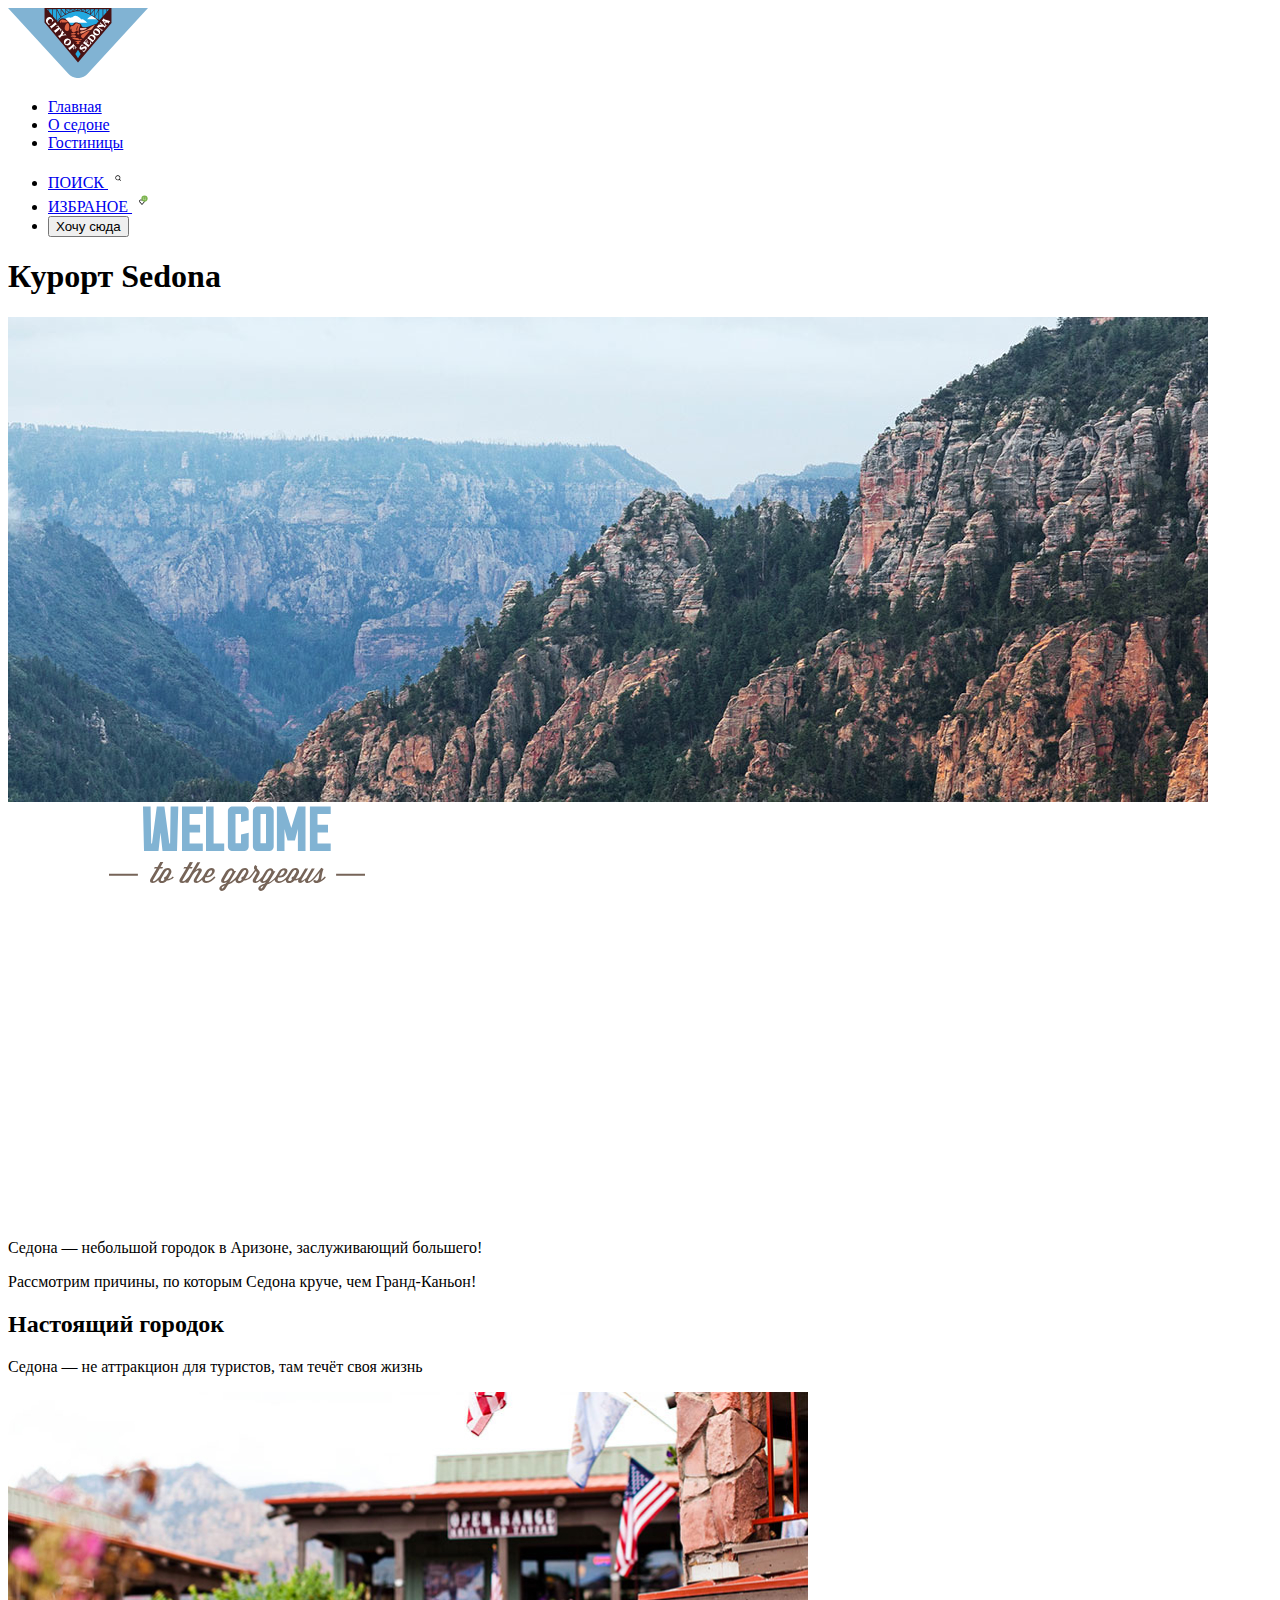
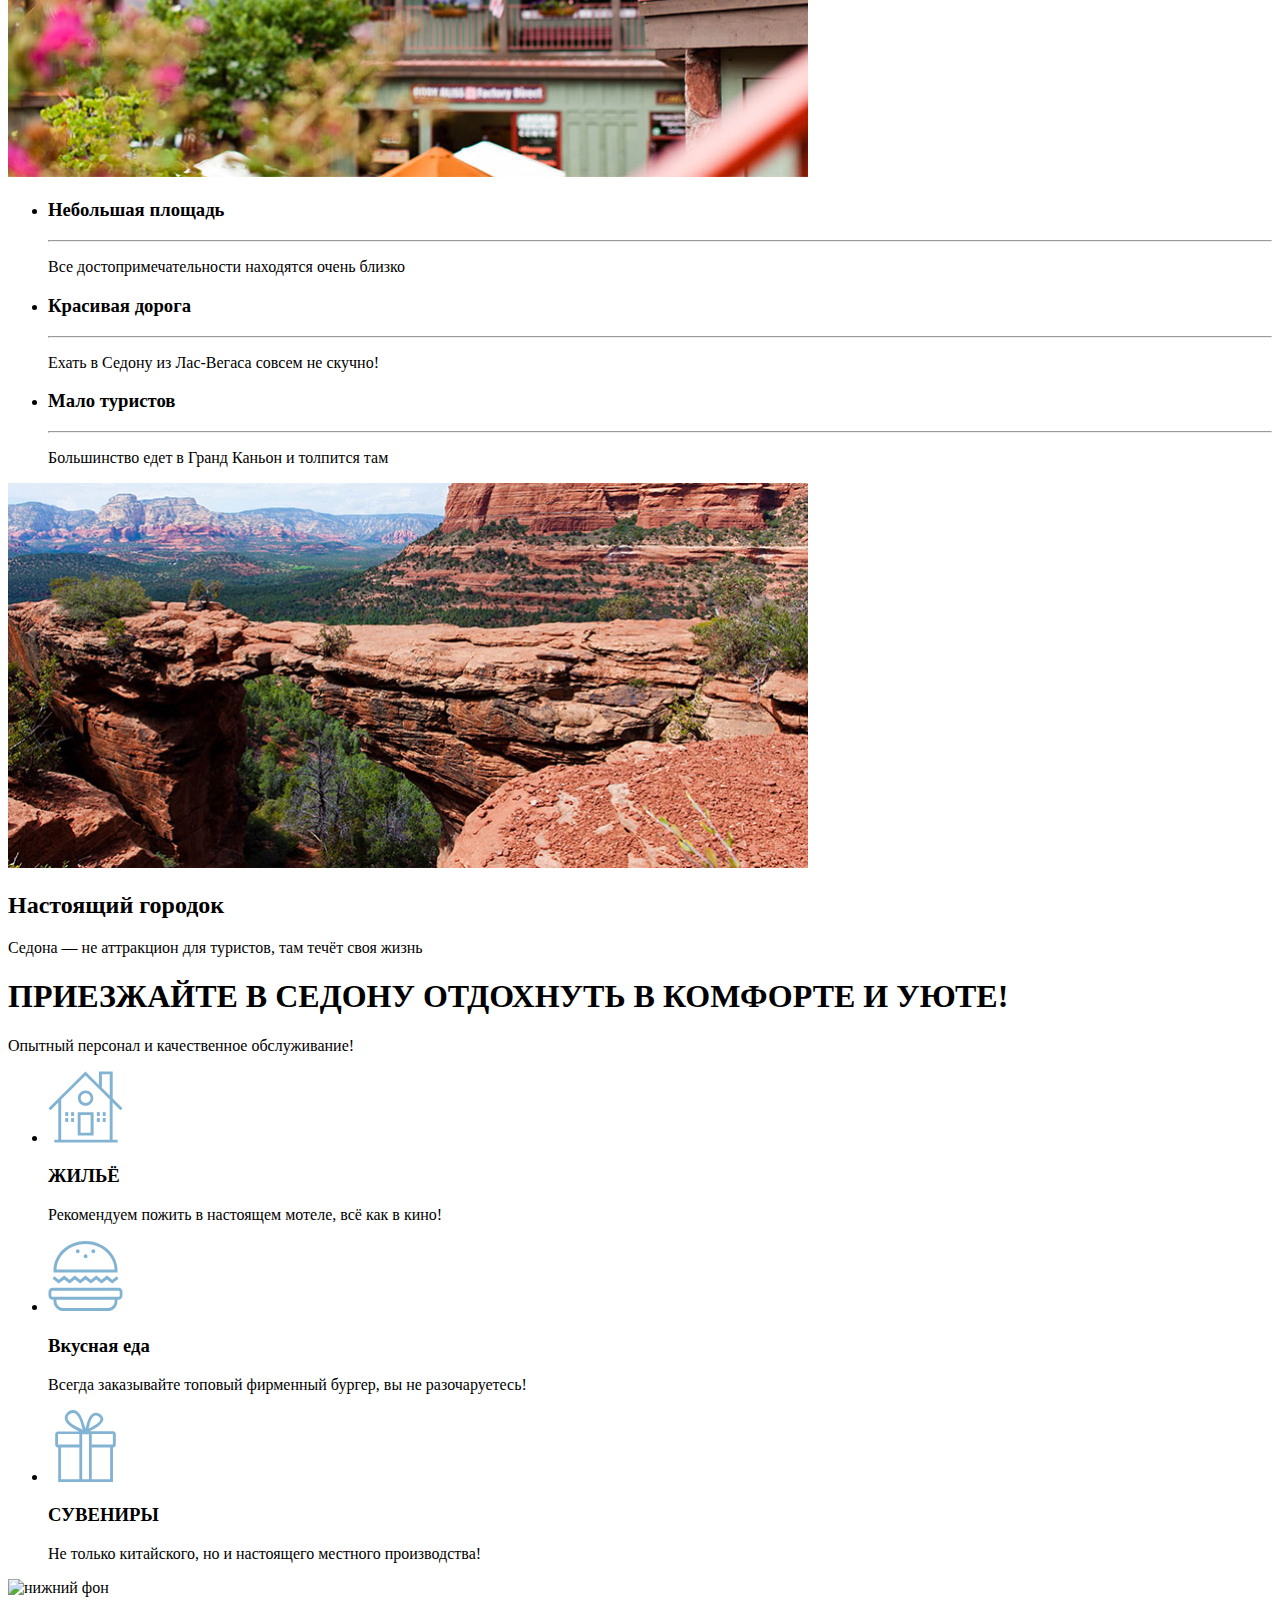
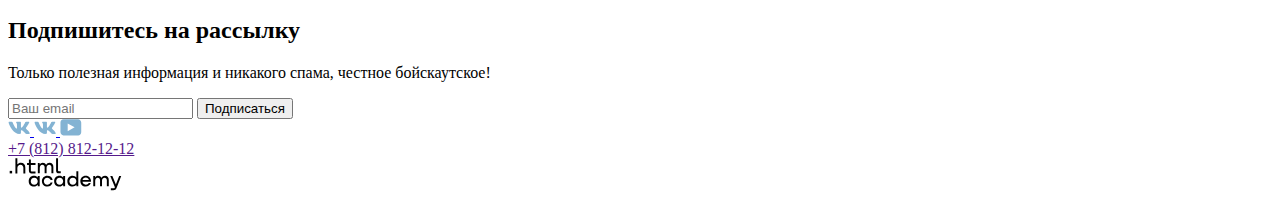
==== 2/index.html @ 47f71b43 ":heavy_check_mark: Сборка #2" ====
<!DOCTYPE html>
<html lang="ru">
  <head>
    <meta charset="utf-8">
    <title>Главная страница: Седона </title>
    <link rel="stylesheet" href="style.css/style.css">
    <base href="https://htmlacademy-htmlcss.github.io/2333495-sedona-37/2/">
</head>

  <body>

          <!--Header НАЧАЛО-->
<header class="page-heder">
  <a  class="header-logo" href="#">
    <img class="logo" src="images/logo.svg" width="140"  alt="logo Sedona">
  </a>

    <nav class="navigation">

      <ul class="navigation-list">
        <li class="navigation-item">
          <a class="navigation-link" href="#">Главная</a>

        </li>
        <li class="navigation-item">
          <a class="navigation-link" href="#">О седоне</a>

        </li>
        <li class="navigation-item">
          <a class="navigation-link" href="catalog.html">Гостиницы</a>

        </li>

      </ul>
      <ul class="navigation-user">
        <li class="navigation-item">
          <a class="navigation-link" href="#">
            <span class="visually-hidden">
              ПОИСК
            </span>
            <img src="images/search.svg" width="20" height="20" alt="значок поиска" >
          </a>


        </li>
        <li class="navigation-item">
          <a class="navigation-link" href="#">
            <span  class="visually-hidden">
              ИЗБРАНОЕ
            </span>
            <img src="images/heart.svg" width="20" height="20" alt="значок ИЗБРАНОЕ">

          </a>
        </li>
        <li class="navigation-item">
          <button>Хочу сюда</button>
        </li>
      </ul>
    </nav>
    </header>
            <!--HEADER Конец-->

          <!--main начало-->

    <main class="maim-index">
          <h1 class="visually-hidden"> Курорт Sedona</h1>
        <div class="hero">
          <img class="background-index" src="images/index-background.svg" alt="">
          <img class="welcom words" src="images/welcome.svg" width="458" height="352" alt="Добро пожаловать Великолепную Седону ">
          <img class="img-decoration" src="images/divider.svg" alt="вектор">

        </div>

        <div class="reasons">
          <p class="reasons_header">Седона — небольшой городок в Аризоне, заслуживающий большего!</p>
         <p class="reasons-header_description">Рассмотрим причины, по которым Седона круче, чем Гранд-Каньон!</p>
      </div>

      <section class="real town">
        <div >
         <h2 class="real-town_title">Настоящий городок</h2>
         <p class="real-town_text">Седона — не аттракцион для туристов, там течёт своя жизнь</p>
        </div>
        <div>
        <img class="real-town_pic" src="images/dom-sedona.jpg" width="800" alt=" достопримечательсть Sedona">
        </div>
      </section>

      <section class="advantages">
        <ul class="advantages-list">
          <li class="advantages-item">
            <h3 class="advantages-title"> Небольшая площадь</h3>
            <hr>
            <p class="advantages-description">Все достопримечательности находятся очень близко</p>

          </li>

          <li class="advantages-item">
            <h3 class="advantages-title"> Красивая
              дорога</h3>
              <hr>
            <p class="advantages-description">Ехать в Седону из Лас-Вегаса совсем не скучно!</p>
          </li>

          <li class="advantages-item">
            <h3 class="advantages-title"> Мало туристов</h3>
            <hr>
            <p class="advantages-description">Большинство едет в Гранд Каньон и толпится там</p>
          </li>
        </ul>
      </section>
      <section class="description">
        <div>
          <img class="description_pic" src="images/photo-2 canyon.jpg"  width="800" alt=" Каньон">
          </div>
        <div >
         <h2 class="description_title">Настоящий городок</h2>
         <p class="description_text">Седона — не аттракцион для туристов, там течёт своя жизнь</p>
        </div>
      </section>

      <section class="superiority">
        <h1 class="superiority_title">ПРИЕЗЖАЙТЕ В СЕДОНУ ОТДОХНУТЬ В КОМФОРТЕ И УЮТЕ!</h1>
        <p class="superiority_subtitle">Опытный персонал и качественное обслуживание!</p>
      </section>

      <section class="servces">
        <ul class="services-home">
          <li class="services-item_home">
            <img class="icon_home" src="images/logo-home.svg" width="75" height="72" alt="Жилье">
            <h3 class="services_title"> ЖИЛЬЁ</h3>
            <p class="services-subtitle_home">Рекомендуем пожить в настоящем мотеле, всё как в кино!</p>
          </li>

          <li class="services_food">
            <img class="icon_food" src="images/food.svg" width="75" height="72" alt="ЕДА">
            <h3 class="services-title_food"> Вкусная еда</h3>
            <p class="services-subtitle_food">Всегда заказывайте топовый фирменный бургер, вы не разочаруетесь!</p>
          </li>

          <li class="servces_souvenirs">
            <img class="icon_souvevenirs" src="images/souvenir.svg" width="75" height="72" alt="Сувениры">
            <h3 class="advantages-title"> СУВЕНИРЫ</h3>
            <p class="advantages-description">Не только китайского, но и настоящего местного производства!</p>
          </li>
        </ul>
      </section>



      <section class="subscribe">
        <img  class="bottom-fon" src="№" alt=" нижний фон">
        <h2>Подпишитесь на рассылку</h2>
           <p>Только полезная информация и никакого спама, честное бойскаутское!</p>
          <input type="text" name="mail"  placeholder="Ваш email">
         <button>Подписаться</button>
      </section>
    </main>

            <!-- MAIN конец-->


         <!--Футер-->

        <footer class="footer">
          <div class="footer_link">
            <a href="https://vk.com/feed">
              <img src="images/vk.svg" width="22" height="17" alt="vk">
            </a>
            <a href="#">
              <img src="images/vk.svg" width="22" height="17" alt="telegram">
            </a>
            <a href="youtube.com">
              <img src="images/youtube.svg" width="22" height="17" alt="youtube">
            </a>
          </div>
          <div class="telephone-nunber">
            <a href="">+7 (812) 812-12-12</a>
          </div>
          <div>
            <img class="logo_footer" src="images/HTML Academy.svg" width="115" height="33" alt="HTML Academiya">
          </div>
        </footer>

  </body>
</html>
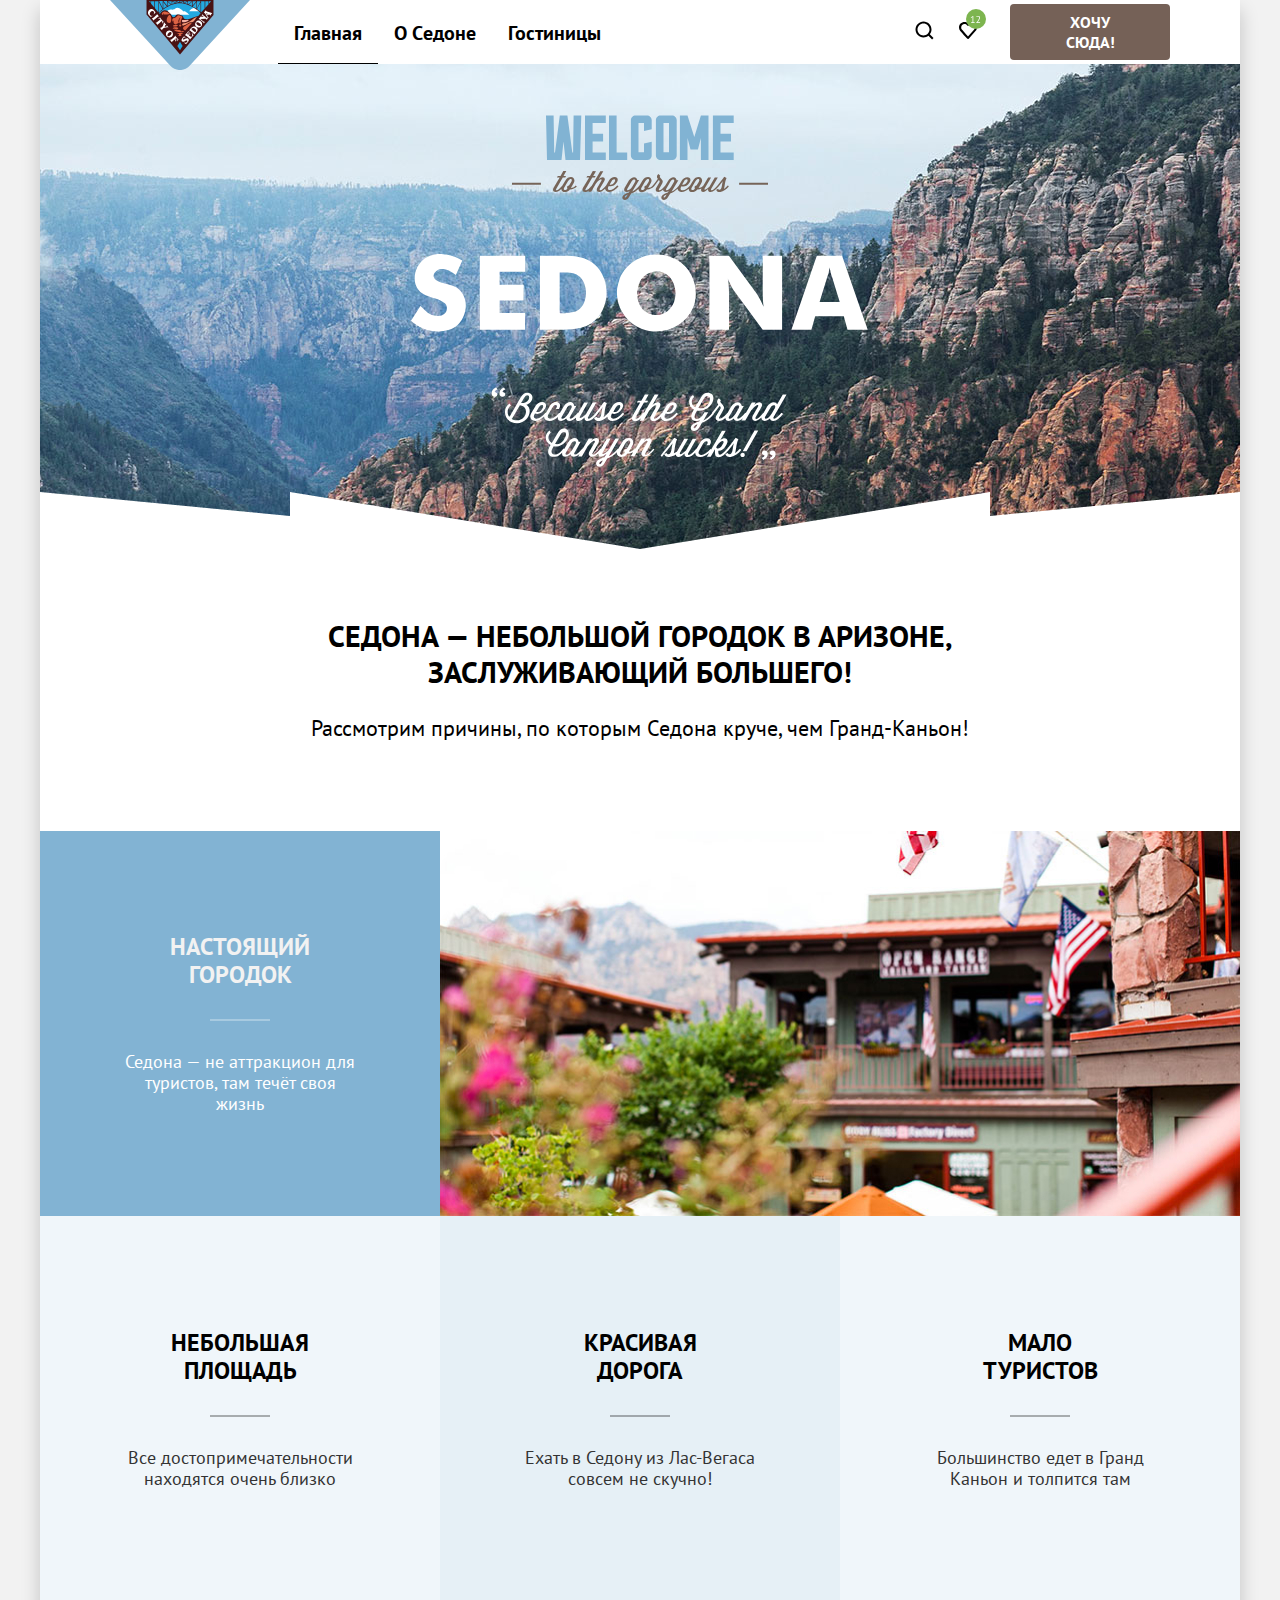
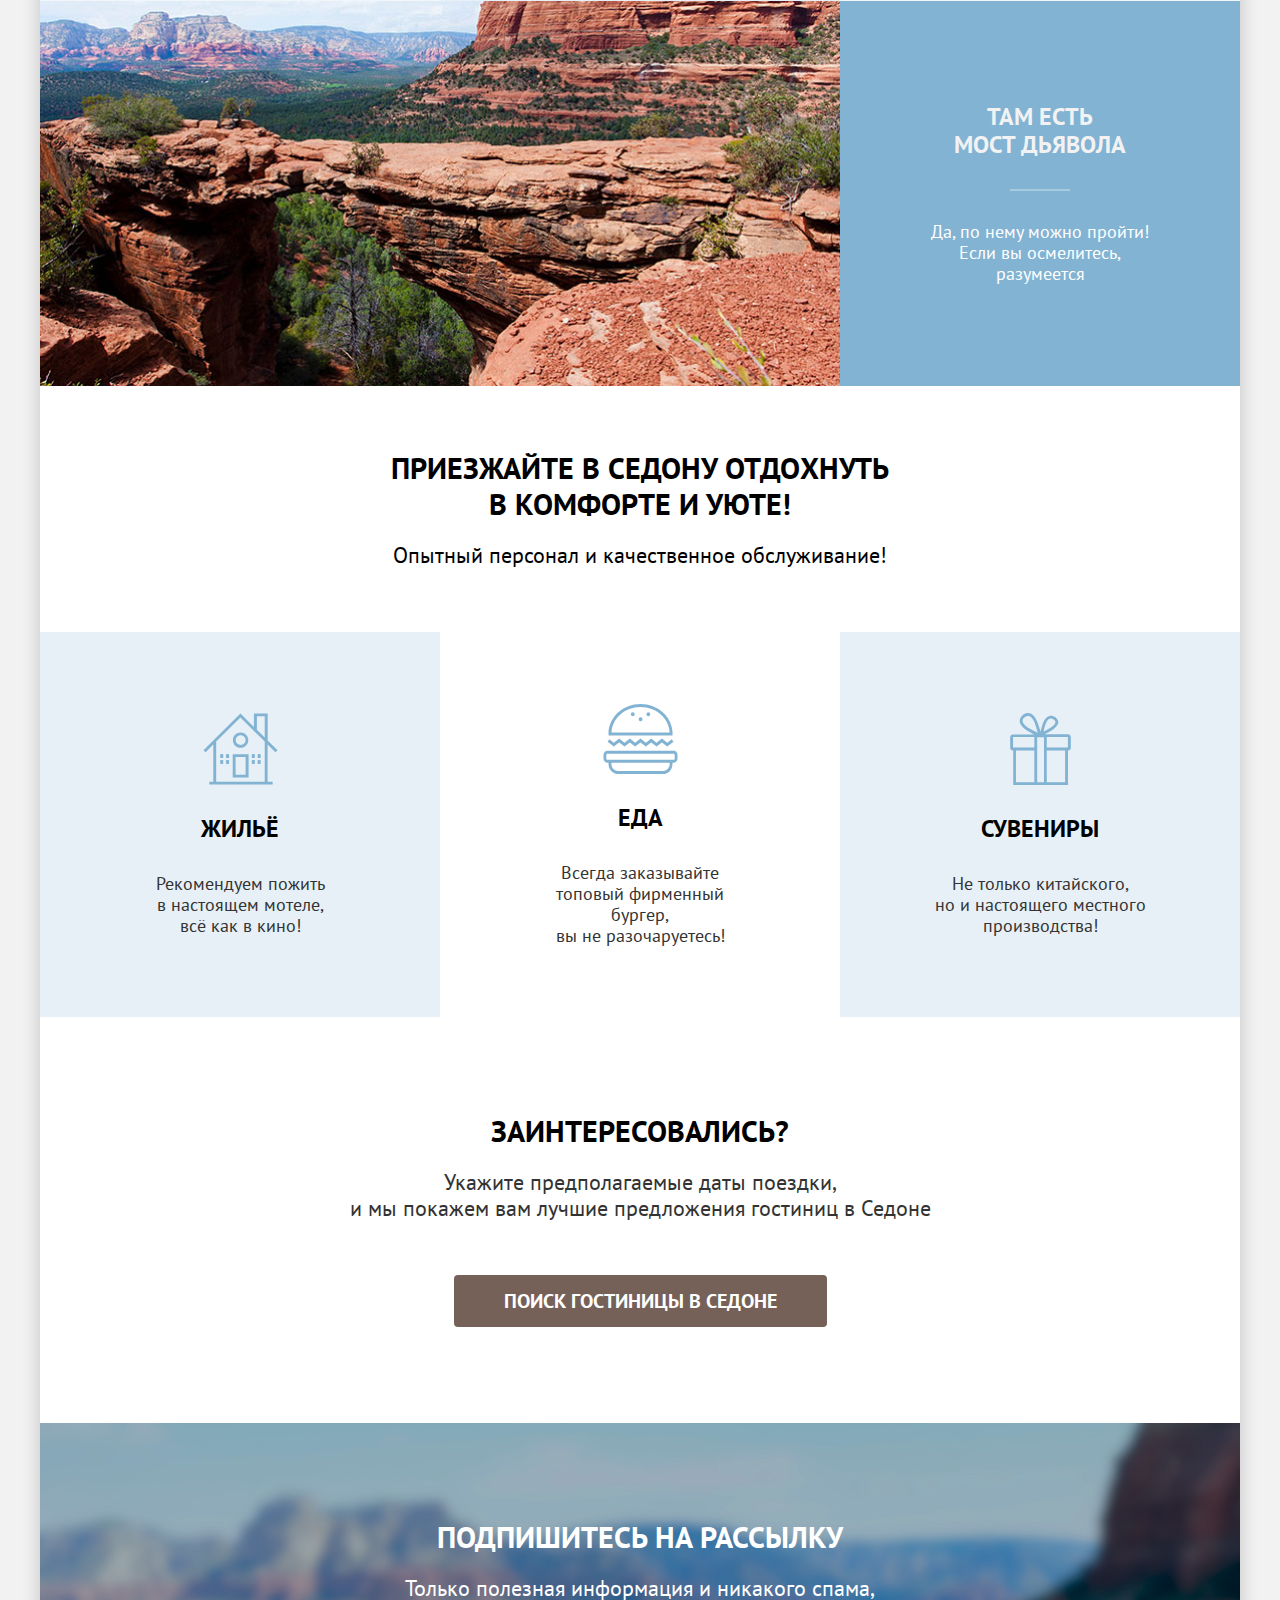
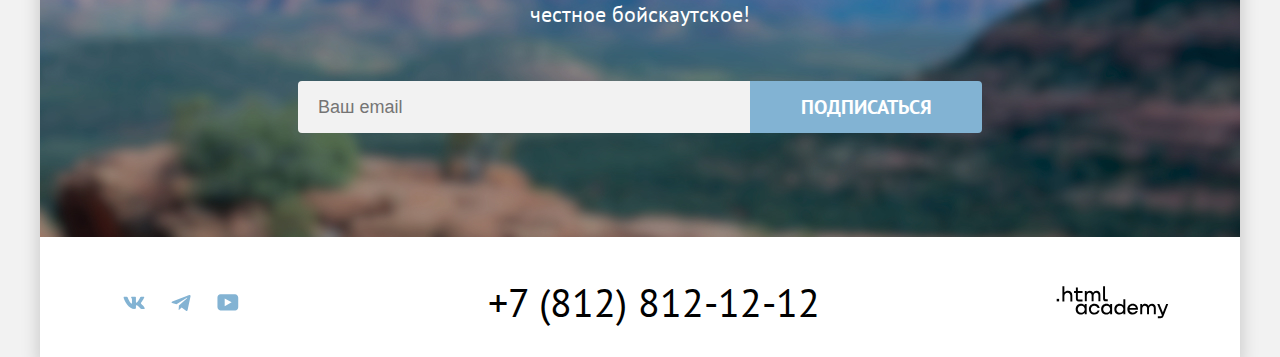
==== commit cfeed5de: ":heavy_check_mark: Сборка #2" ====
--- a/2/index.html
+++ b/2/index.html
@@ -3,184 +3,220 @@
   <head>
     <meta charset="utf-8">
     <title>Главная страница: Седона </title>
-    <link rel="stylesheet" href="style.css/style.css">
+    <link rel="stylesheet" href="styles/style.css">
+    <link rel="icon" type="image" sizes="128x128" href="images/logo.svg">
     <base href="https://htmlacademy-htmlcss.github.io/2333495-sedona-37/2/">
 </head>
 
   <body>
-
-          <!--Header НАЧАЛО-->
-<header class="page-heder">
-  <a  class="header-logo" href="#">
-    <img class="logo" src="images/logo.svg" width="140"  alt="logo Sedona">
-  </a>
-
-    <nav class="navigation">
-
-      <ul class="navigation-list">
-        <li class="navigation-item">
-          <a class="navigation-link" href="#">Главная</a>
-
-        </li>
-        <li class="navigation-item">
-          <a class="navigation-link" href="#">О седоне</a>
-
-        </li>
-        <li class="navigation-item">
-          <a class="navigation-link" href="catalog.html">Гостиницы</a>
-
-        </li>
-
-      </ul>
-      <ul class="navigation-user">
-        <li class="navigation-item">
-          <a class="navigation-link" href="#">
+    <div class="containier">
+      <!--Header НАЧАЛО-->
+      <header class="page-header" data-test="header">
+        <a class="header-logo-link" href="#">
+          <img class="logo" src="images/logo.svg" width="140" height="70px" alt="logo Sedona">
+        </a>
+        <nav class="navigation">
+          <ul class="navigation-list">
+            <li class="navigation-item-current">
+              <a class="navigation-link-current" href="#">Главная</a>
+            </li>
+            <li class="navigation-item">
+              <a class="navigation-link" href="#">О Cедоне</a>
+            </li>
+            <li class="navigation-item">
+              <a class="navigation-link" href="catalog.html">Гостиницы</a>
+            </li>
+          </ul>
+          <div class="navigation-buttons">
+            <a class="" href="#">
+              <img src="images/search.svg"  alt="значок поиска" >
+            </a>
+            <a class="" href="#">
+              <img src="images/heart.svg" alt="значок ИЗБРАНОЕ">
+            </a>
+            <div class="navigation-user-list-item">
+              <a class="navigation-user-link navigation-link-button button" href="">Хочу сюда!</a>
+            </div>
+          </div>
+        </nav>
+      </header>
+      <!--HEADER Конец-->
+
+      <!--main начало-->
+
+      <main class="main-index" data-test="main">
+          <h1 class="visually-hidden"> Курорт Sedona</h1>
+          <div class="hero" data-test="hero">
+            <img class="hero-title" src="images/welcome.svg" width="458" height="352" alt="Добро пожаловать Великолепную Седону ">
+          </div>
+        <section class="advantages" data-test="advantages">
+          <div class="reasons">
+            <span class="reasons-header">Седона — небольшой городок в Аризоне, <br> заслуживающий большего!</span>
+            <span class="reasons-header_description">Рассмотрим причины, по которым Седона круче, чем Гранд-Каньон!</span>
+          </div>
+          <h2 class="visually-hidden">преимущества</h2>
+          <ul class="advantages-list">
+            <li class="advantage-item-background-blue">
+              <div class="advantages-description-container">
+                <p class="advantages-title-blue">настоящий городок</p>
+                <p class="advantages-description-text">Седона — не аттракцион для туристов, там течёт своя жизнь</p>
+              </div>
+              <img class="real-town_pic" src="images/dom-sedona.jpg" width="800px"  alt=" достопримечательсть Sedona">
+            </li>
+            <div class="advantages-block">
+              <li class="advantages-description-container light">
+                <p class="advantages-title black-text"> Небольшая площадь</p>
+                <p class="advantages-description-text black-grey-text">Все достопримечательности находятся очень близко</p>
+              </li>
+              <li class="advantages-description-container blue-light">
+                <p class="advantages-title black-text"> Красивая <br> дорога</p>
+                <p class="advantages-description-text black-grey-text">Ехать в Седону из Лас-Вегаса совсем не скучно!</p>
+              </li>
+
+              <li class="advantages-description-container light">
+                <p class="advantages-title black-text"> Мало <br> туристов</p>
+                <p class="advantages-description-text black-grey-text">Большинство едет в Гранд Каньон и толпится там</p>
+              </li>
+            </div>
+            <li class="advantage-item-background-blue">
+              <img class="real-town_pic" src="images/photo-2-canyon.jpg" width="800" alt=" Каньон">
+              <div class="advantage-item-background-blue-block">
+                <p class="advantages-title-blue ">там есть <br> мост дьявола</p>
+                <p class="advantages-description-text">Да, по нему можно пройти! Если вы осмелитесь, разумеется</p>
+              </div>
+            </li>
+
+          </ul>
+          <section class="superiority" data-test="service">
+            <p class="superiority-title">ПРИЕЗЖАЙТЕ В СЕДОНУ ОТДОХНУТЬ<br> В КОМФОРТЕ И УЮТЕ!</p>
+            <p class="superiority-subtitle">Опытный персонал и качественное обслуживание!</p>
+          </section>
+
+          <section class="services">
+            <ul class="services-home">
+              <div class="services-block">
+                <li class="services-block-item blue-light">
+                  <img class="services-block-item-img" src="images/logo-home.svg" width="75" height="72" alt="Жилье">
+                  <p class="services-block-item-title black-tex"> ЖИЛЬЁ</p>
+                  <p class="services-block-item-subtitle black-grey-text">Рекомендуем пожить <br> в настоящем мотеле, <br>всё как в кино!</p>
+                </li>
+                <li class="services-block-item">
+
+                  <img class="services-block-item-img" src="images/food.svg" width="75" height="72" alt="ЕДА">
+                  <p class="services-block-item-title black-text">  еда</p>
+                  <p class="services-block-item-subtitle black-grey-text">Всегда заказывайте<br> топовый фирменный бургер, <br>вы не разочаруетесь!</p>
+
+                </li>
+                <li class="services-block-item blue-light">
+
+                  <img class="services-block-item-img" src="images/advantages-icon-souvenir.svg" width="75" height="72" alt="Сувениры">
+                  <p class="services-block-item-title black-text"> СУВЕНИРЫ</p>
+                  <p class="services-block-item-subtitle black-grey-text">Не только китайского,<br> но и настоящего местного <br>производства!</p>
+
+                </li>
+              </div>
+
+            </ul>
+          </section>
+          <section class="search" data-test="search">
+            <p class="search-title">Заинтересовались?</p>
+            <p class="search-subtitle">Укажите предполагаемые даты поездки,<br> и мы покажем вам лучшие предложения гостиниц в Седоне</p>
+
+             <button onclick="showModal()" class="search-button open-popup button" type="button" > Поиск гостиницы в Седоне</button>
+
+          </section>
+        </section>
+      </main>
+      <section class="subscribe subscribe-block" data-test="subscribe">
+        <h2 class="subscribe-title">Подпишитесь на рассылку</h2>
+        <p class="subscribe-description">Только полезная информация и никакого спама, честное бойскаутское!</p>
+        <form class="subscribe-form" action="">
+          <label class="for-label" for="">
+            <div class="input-block">
+              <input class="input-block-input" placeholder="Ваш email" type="text">
+              <button class="input-block-symbol " >Подписаться</button>
+            </div>
+          </label>
+        </form>
+      </section>
+      <!-- MAIN конец-->
+
+      <!--Футер-->
+      <footer class="main-footer" data-test="footer">
+        <div class="blok-footer">
+          <div class="footer-link">
+            <a class="link-social vk" href="https://vk.com/htmlacademy">
+              <img src="images/vk.svg" width="22" height="17" alt="vk">
+            </a>
+            <a class="link-social telegram" href="https://t.me/htmlacademy">
+              <img src="images/telegram.svg" width="22" height="17" alt="telegram">
+            </a>
+            <a class="link-social youtube" href="https://www.youtube.com/user/htmlacademyru">
+              <img src="images/youtube.svg" width="22" height="17" alt="youtube">
+            </a>
+          </div>
+          <div class="telephone-nunber">
+            <a class="nunber" href="">+7 (812) 812-12-12</a>
+          </div>
+          <div>
+            <a href="">
+              <img class="logo_footer" src="images/HTML_Academy.svg" width="115" height="33" alt="HTML Academiya">
+            </a>
+          </div>
+        </div>
+      </footer>
+    </div>
+
+
+    <!-- модaльное окно -->
+    <script  src="scripts/app.js" defer></script>
+    <dialog class="modal-containier" data-test="modal">
+      <div class="modal-main">
+          <h2 class="modal-title">Поиск гостиницы в Седоне </h2>
+          <button onclick="closeModal()" class="popup-close-button" type="button">
             <span class="visually-hidden">
-              ПОИСК
+              Закрыть
             </span>
-            <img src="images/search.svg" width="20" height="20" alt="значок поиска" >
-          </a>
-
-
-        </li>
-        <li class="navigation-item">
-          <a class="navigation-link" href="#">
-            <span  class="visually-hidden">
-              ИЗБРАНОЕ
-            </span>
-            <img src="images/heart.svg" width="20" height="20" alt="значок ИЗБРАНОЕ">
-
-          </a>
-        </li>
-        <li class="navigation-item">
-          <button>Хочу сюда</button>
-        </li>
-      </ul>
-    </nav>
-    </header>
-            <!--HEADER Конец-->
-
-          <!--main начало-->
-
-    <main class="maim-index">
-          <h1 class="visually-hidden"> Курорт Sedona</h1>
-        <div class="hero">
-          <img class="background-index" src="images/index-background.svg" alt="">
-          <img class="welcom words" src="images/welcome.svg" width="458" height="352" alt="Добро пожаловать Великолепную Седону ">
-          <img class="img-decoration" src="images/divider.svg" alt="вектор">
-
-        </div>
-
-        <div class="reasons">
-          <p class="reasons_header">Седона — небольшой городок в Аризоне, заслуживающий большего!</p>
-         <p class="reasons-header_description">Рассмотрим причины, по которым Седона круче, чем Гранд-Каньон!</p>
+          </button>
+        <form class="search-hotel-form" action="https://echo.htmlacademy.ru/" method="post">
+          <label class="arrival-date" >
+            <div class="modal-block-input">
+              <p class="subtitle-date  text-modal-black">Дата заезда:</p>
+              <input class="example-input" type="text"  name="arrival-date" placeholder="27 апреля 2020" onfocus="xcnkcndkcnvdkcndklvndlkv" required>
+            </div>
+            <span class="wrong-date"> Мы не можем отправить вас в прошлое. </span>
+          </label>
+          <label class="departure-date" >
+          <div class="modal-block-input departure-input">
+            <p class="subtitle-date text-modal-black">Дата выезда:</p>
+            <input class="example-input" type="text" name="arrival-date" placeholder="1 сентября 2023" onfocus="xcnkcndkcnvdkcndklvndlkv" required>
+          </div>
+            <span class="free-date modal-date">На эти даты есть свободные номера. Пока есть.</span>
+          </label>
+          <div class="input-number-people">
+            <label class="number-person">
+              <span class="quantity-title text-modal-black">Взрослые:</span>
+              <img class="input-minus " src="/images/modal/button-minus.svg" alt="">
+              <input class="quantity" type="number" value="2" min="0" max="99">
+              <img class="input-plus" src="/images/modal/button-plus.svg" alt="">
+            </label>
+            <label class="number-person">
+              <span class="quantity-title-children text-modal-black">Дети:</span>
+              <span onmouseover="showInformation()" onmouseout="closeInformation()" class="children-information-icon">
+                <img src="/images/modal/children-information-icon.svg" alt="Information">
+              </span>
+              <span  class="information-text">Укажите количество детей, которые будут с вами, возраст которых от 6 до 18 лет. Дети до 6 лет размещаются бесплатно.
+              </span>
+              <img class="input-minus" src="/images/modal/button-minus.svg" alt="">
+              <input class="quantity" type="number" value="2" min="0" max="99">
+              <img class="input-plus" src="/images/modal/button-plus.svg" alt="">
+            </label>
+          </div>
+          <button class="search-button-modal">Найти</button>
+        </form>
       </div>
 
-      <section class="real town">
-        <div >
-         <h2 class="real-town_title">Настоящий городок</h2>
-         <p class="real-town_text">Седона — не аттракцион для туристов, там течёт своя жизнь</p>
-        </div>
-        <div>
-        <img class="real-town_pic" src="images/dom-sedona.jpg" width="800" alt=" достопримечательсть Sedona">
-        </div>
-      </section>
-
-      <section class="advantages">
-        <ul class="advantages-list">
-          <li class="advantages-item">
-            <h3 class="advantages-title"> Небольшая площадь</h3>
-            <hr>
-            <p class="advantages-description">Все достопримечательности находятся очень близко</p>
-
-          </li>
-
-          <li class="advantages-item">
-            <h3 class="advantages-title"> Красивая
-              дорога</h3>
-              <hr>
-            <p class="advantages-description">Ехать в Седону из Лас-Вегаса совсем не скучно!</p>
-          </li>
-
-          <li class="advantages-item">
-            <h3 class="advantages-title"> Мало туристов</h3>
-            <hr>
-            <p class="advantages-description">Большинство едет в Гранд Каньон и толпится там</p>
-          </li>
-        </ul>
-      </section>
-      <section class="description">
-        <div>
-          <img class="description_pic" src="images/photo-2 canyon.jpg"  width="800" alt=" Каньон">
-          </div>
-        <div >
-         <h2 class="description_title">Настоящий городок</h2>
-         <p class="description_text">Седона — не аттракцион для туристов, там течёт своя жизнь</p>
-        </div>
-      </section>
-
-      <section class="superiority">
-        <h1 class="superiority_title">ПРИЕЗЖАЙТЕ В СЕДОНУ ОТДОХНУТЬ В КОМФОРТЕ И УЮТЕ!</h1>
-        <p class="superiority_subtitle">Опытный персонал и качественное обслуживание!</p>
-      </section>
-
-      <section class="servces">
-        <ul class="services-home">
-          <li class="services-item_home">
-            <img class="icon_home" src="images/logo-home.svg" width="75" height="72" alt="Жилье">
-            <h3 class="services_title"> ЖИЛЬЁ</h3>
-            <p class="services-subtitle_home">Рекомендуем пожить в настоящем мотеле, всё как в кино!</p>
-          </li>
-
-          <li class="services_food">
-            <img class="icon_food" src="images/food.svg" width="75" height="72" alt="ЕДА">
-            <h3 class="services-title_food"> Вкусная еда</h3>
-            <p class="services-subtitle_food">Всегда заказывайте топовый фирменный бургер, вы не разочаруетесь!</p>
-          </li>
-
-          <li class="servces_souvenirs">
-            <img class="icon_souvevenirs" src="images/souvenir.svg" width="75" height="72" alt="Сувениры">
-            <h3 class="advantages-title"> СУВЕНИРЫ</h3>
-            <p class="advantages-description">Не только китайского, но и настоящего местного производства!</p>
-          </li>
-        </ul>
-      </section>
-
-
-
-      <section class="subscribe">
-        <img  class="bottom-fon" src="№" alt=" нижний фон">
-        <h2>Подпишитесь на рассылку</h2>
-           <p>Только полезная информация и никакого спама, честное бойскаутское!</p>
-          <input type="text" name="mail"  placeholder="Ваш email">
-         <button>Подписаться</button>
-      </section>
-    </main>
-
-            <!-- MAIN конец-->
-
-
-         <!--Футер-->
-
-        <footer class="footer">
-          <div class="footer_link">
-            <a href="https://vk.com/feed">
-              <img src="images/vk.svg" width="22" height="17" alt="vk">
-            </a>
-            <a href="#">
-              <img src="images/vk.svg" width="22" height="17" alt="telegram">
-            </a>
-            <a href="youtube.com">
-              <img src="images/youtube.svg" width="22" height="17" alt="youtube">
-            </a>
-          </div>
-          <div class="telephone-nunber">
-            <a href="">+7 (812) 812-12-12</a>
-          </div>
-          <div>
-            <img class="logo_footer" src="images/HTML Academy.svg" width="115" height="33" alt="HTML Academiya">
-          </div>
-        </footer>
-
+
+    </dialog>
   </body>
-</html>
+  </html>
--- a/2/styles/style.css
+++ b/2/styles/style.css
@@ -0,0 +1,1252 @@
+@font-face{
+  font-family: "PT Sans";
+  font-style: normal;
+  font-weight: 400;
+  src:url(../fonts/ptsans-400.woff2) format(woff2);
+  font-display: swap;
+}
+@font-face{
+  font-family: "PT Sans";
+  font-style: normal;
+  font-weight: 700;
+  src:url(../fonts/ptsans-700.woff2) format(woff2);
+  font-display: swap;
+}
+html{
+  height: 100%;
+}
+body{
+  height: 100%;
+  width: 1200px;
+  padding: 0 40px;
+  margin: 0 auto;
+  font-family: "PT Sans", sans-serif;
+  font-style: normal;
+  font-weight: 400;
+  font-size: 22px;
+  line-height: 26px;
+  background-color: #F2F2F2;
+  color: #000;
+  display: flex;
+  flex-direction: column;
+}
+.containier{
+  width: 1200px;
+  display: flex;
+  flex-direction: column;
+  background-color: #ffffff;
+  color: #000;
+  margin: 0 auto;
+  box-shadow: 0 10px 18px 0 rgba(0, 0, 0, 0.2);
+  box-sizing: border-box;
+
+}
+
+.main-index{
+  flex: grow 1;
+}
+
+ul, li, p {
+  margin: 0;
+  padding: 0;
+  list-style: none;
+}
+
+input[type="number"]::-webkit-outer-spin-button,
+input[type="number"]::-webkit-inner-spin-button {
+  -webkit-appearance: none;
+  margin: 0;
+}
+.advantages-line{
+  width: 60px;
+  margin-top: 30px;
+  margin-bottom: 30px;
+}
+
+
+.page-header{
+  display: flex;
+  gap: 30px;
+  height: 64px;
+}
+
+.visually-hidden {
+  position: absolute;
+  width: 1px;
+  height: 1px;
+  margin: -1px;
+  border: 0;
+  padding: 0;
+  white-space: nowrap;
+  clip-path: inset(100%);
+  clip: rect(0 0 0 0);
+  overflow: hidden;
+}
+
+
+
+.header-logo{
+  width: 140px;
+  height: 70px;
+}
+.header-logo-link {
+  margin: 0;
+  position: absolute;
+  padding-left: 70px;
+
+}
+
+.logo {
+  display: inline-block;
+  vertical-align: middle;
+
+}
+
+.navigation{
+  display: flex;
+  justify-content: space-between;
+  align-items: center;
+  width: 100%;
+}
+
+.navigation-link-current{
+  padding: 20px 16px;
+  line-height: 24px;
+  font-size: 20px;
+  font-weight: 700;
+  padding-bottom: 17px;
+  border-bottom: 2px solid black;
+  text-decoration: none;
+  color: #000;
+
+}
+
+.navigation-list{
+  display: flex;
+  list-style: none;
+  align-items: center;
+  padding: 0;
+  margin: 0 0 0 238px;
+}
+
+.navigation-link{
+  color:#000;
+  line-height: 24px;
+  font-size: 20px;
+  font-weight: 700;
+  text-decoration: none;
+  padding: 20px 0 18px 0;
+  box-sizing: border-box;
+}
+.button-page-header{
+  display: flex;
+  text-decoration: none;
+}
+.navigation-item{
+  padding: 20px 16px;
+}
+
+
+.navigation-user{
+  display: flex;
+  list-style: none;
+}
+.block-button{
+cursor: pointer;
+}
+
+.button:hover,
+.button:focus {
+  background-color: #615048;
+}
+
+.button:active {
+  color: rgba(255, 255, 255, 0.3);
+}
+
+.button:disabled {
+  background-color: #E5E5E5;
+}
+.navigation-link-button {
+  color: #fff;
+  padding: 8px 34px;
+  width: 160px;
+  margin-left: 20px;
+  font-weight: 700;
+  font-size: 16px;
+  line-height: 20px;
+  text-transform: uppercase;
+  text-align: center;
+  text-decoration: none;
+  background-color: #756157;
+  display: block;
+  box-sizing: border-box;
+  border: 0;
+  border-radius: 4px;
+  margin-right: 70px;
+}
+.navigation-user-list-item {
+  display: flex;
+  align-items: center;
+  justify-content: center;
+  min-width: 44px;
+
+  position: relative;
+}
+
+
+.navigation-buttons{
+  display: flex;
+}
+
+.hero{
+  display: flex;
+  background-image: url(../images/background-hero.png);
+}
+.hero-title{
+  margin: auto;
+  margin-top: 51px;
+  margin-bottom: 82px;
+}
+
+.reasons{
+  text-align: center;
+  padding: 69px 0 90px;
+}
+
+.reasons-header{
+  display: block;
+  font-style: normal;
+  font-weight: 700;
+  font-size: 30px;
+  line-height: 36px;
+  text-transform: uppercase;
+}
+.reasons-header_description{
+  display: block;
+  margin-top: 25px;
+}
+.advantages-block{
+  height: 385px;
+}
+.advantage-item-background-blue{
+  display: flex;
+
+}
+.advantages-description-container{
+  background-color: #82B3D3;
+  text-align: center;
+  padding: 102px 85px;
+  display: flex;
+  flex-direction: column;
+  align-items: center;
+  justify-content: center;
+}
+.advantages-title{
+  text-transform: uppercase;
+  font-size: 24px;
+  font-weight: 700;
+  line-height: 28px;
+  color: #FFF;
+}
+.advantages-title::after {
+  margin: 30px auto ;
+  width: 60px;
+  display: block;
+  content: "";
+  height: 2px;
+  background-color: rgba(0, 0, 0, 0.3);
+
+}
+.advantages-title-blue::after{
+  margin: 30px auto ;
+  width: 60px;
+  display: block;
+  content: "";
+  height: 2px;
+  background-color: rgba(255, 255, 255, 0.3);
+}
+.advantages-title-blue{
+  text-transform: uppercase;
+color: #F2F2F2;
+font-size: 24px;
+font-weight: 700;
+line-height: 28px;
+}
+.advantages-description-text{
+  color: #ffffff;
+  font-size: 18px;
+  line-height: 21px;
+
+}
+.advantages-block {
+  display: flex;
+}
+
+.light {
+  background-color: #83b3d31f;
+  width: 33.333%;
+}
+.blue-light {
+  background-color: #83b3d333;
+  width: 33.333%;
+}
+.white{
+  background-color: #FFFFFF;
+  width: 33.333%;
+}
+
+.black-text {
+  color: black;
+}
+.black-grey-text{
+  color: #333333;
+}
+.advantage-item-background-blue-block{
+  background-color: #82B3D3;
+  justify-content: center;
+  text-align: center;
+  color: white;
+  padding: 102px 85px;;
+}
+ .superiority{
+  display: flex;
+  flex-direction: column;
+  align-items: center;
+  padding: 64px 0;
+  text-align: center;
+  line-height: 36px;
+ }
+
+.superiority-title{
+  text-align: center;
+  font-size: 30px;
+  font-weight: 700;
+  line-height: 36px;
+  text-transform: uppercase;
+  padding-bottom: 20px;
+}
+
+.superiority-subtitle{
+  font-size: 22px;
+  line-height: 26px;
+}
+
+.services-block{
+  display: flex;
+  height: 385px;
+}
+
+.services-block-item{
+  padding: 80px 85px;
+  display: flex;
+  flex-direction: column;
+  text-align: center;
+  justify-content: center;
+  width: 33.3333%;
+  align-items: center;
+}
+
+.services-block-item-img{
+  display: flex;
+  justify-content: center;
+}
+
+.services-block-item-title{
+  font-size: 24px;
+  font-weight: 700;
+  line-height: 28px;
+  text-transform: uppercase;
+  margin: 30px 0;
+}
+
+.services-block-item-subtitle{
+  font-size: 18px;
+  line-height: 21px;
+}
+
+.search{
+  display: flex;
+  flex-direction: column;
+  align-items: center;
+  padding: 96px 304px;
+}
+.search-title{
+  font-size: 30px;
+  font-weight: 700;
+  line-height: 36px;
+  text-transform: uppercase;
+  margin-bottom: 20px;
+}
+.search-subtitle{
+  font-size: 22px;
+  line-height: 26px;
+  margin-bottom: 54px;
+  color: #333333;
+  text-align: center;
+}
+.search-button{
+  font-family: inherit;
+  display: inline-flex;
+  justify-content: center;
+  padding: 8px 50px;
+  align-items: center;
+  border-radius: 4px;
+  background-color: #756157;
+  font-size: 20px;
+  font-weight: 700;
+  line-height: 36px;
+  color: #FFF;
+  text-transform: uppercase;
+  border: none;
+  cursor: pointer;
+}
+
+.subscribe{
+  display: flex;
+  flex-direction: column;
+  padding: 96px 258px 104px;
+  align-items: center;
+  font-size: 24px;
+  font-weight: 700;
+  line-height: 28px;
+  text-decoration: none;
+  color: #fff;
+
+}
+.subscribe-block{
+  color:#FFFFFF;
+  background-color: #8daadb;
+  background-image: url(../images/Subscribe.jpg);
+  background-size: cover;
+  background-repeat: no-repeat;
+}
+.catalog-subscribe{
+  color:#000;
+  display: flex;
+  flex-direction: column;
+  align-items: center;
+  padding: 96px 258px 104px 258px;
+}
+
+
+
+.subscribe-title{
+ font-size: 30px;
+ font-weight: 700;
+ line-height: 36px;
+ text-transform: uppercase;
+ margin: 0;
+ color: #fff;
+}
+.subscribe-description{
+  font-size: 22px;
+  line-height: 26px;
+  margin:20px 0 54px;
+  display: inline-block;
+  width: 475px;
+  text-align: center;
+  color: #fff;
+  font-weight: 400;
+}
+.input-block {
+  display: flex;
+  border:none;
+
+
+}
+.input-block-input{
+  padding: 12px 20px;
+  background-color: #F2F2F2;
+  color: #000;
+  border-radius: 4px 0 0 4px;
+  width: 452px;
+  border: none;
+  box-sizing: border-box;
+  min-width: 452px;
+  font-size: 18px;
+  line-height: 24px;
+}
+.input-block-symbol{
+  padding: 8px 50px;
+  border-radius: 0 4px 4px 0;
+  background-color: #82B3D3;
+  color: #FFFFFF;
+  font-size: 20px;
+  font-weight: 700;
+  line-height: 36px;
+  font-family: inherit;
+  text-transform: uppercase;
+  border-left: none;
+  width: 232px;
+  border: none;
+}
+.blok-footer{
+  display: flex;
+  height: 120px;
+  padding: 40px 70px 30px 70px;
+  justify-content: space-between;
+  align-items: center;
+  box-sizing: border-box;
+}
+.footer-link{
+  display: flex;
+  width: 142px;
+  height: 40px;
+  align-items: center;
+  flex-shrink: 0;
+}
+.link-social{
+  display: flex;
+  justify-content: center;
+  align-items: center;
+  width: 47px;
+  height: 40px;
+}
+
+.telephone-nunber{
+text-decoration: none;
+font-size: 40px;
+line-height: 40px;
+}
+.nunber{
+  color: #000;
+  text-decoration: none;
+}
+.logo_footer{
+  display: flex;
+  align-items: center;
+}
+
+/* Модальное окно */
+.modal-containier{
+  position: fixed;
+  top: 0;
+  left: 0;
+  display: none;
+  flex-direction: column;
+  width: 100%;
+  height: 100%;
+  background: rgba(242, 242, 242, 0.80);
+  cursor: pointer;
+  font-family: "PT Sans", sans-serif;
+}
+
+
+.modal-main{
+  position: relative;
+  width: 717px;
+  height: 576px;
+  background: #fff;
+  margin: auto;
+  padding: 64px  70px;
+  box-sizing: border-box;
+  border-radius: 30px;
+  cursor: default;
+}
+.popup-close-button{
+  width: 52px;
+  height: 52px;
+  border: none;
+  border-radius: 50%;
+  background: #F2F2F2;
+  position: absolute;
+  background-repeat: no-repeat;
+  text-align: center;
+  cursor: pointer;
+  top: 10px;
+  right: 10px;
+}
+.popup-close-button::before{
+  width: 20px;
+  height: 20px;
+  content: url(/images/modal/cross.svg);
+}
+
+.search-hotel-form{
+  display: flex;
+  flex-direction: column;
+}
+.modal-title{
+  text-transform: uppercase;
+  font-size: 30px;
+  font-weight: 700;
+  line-height: 36px;
+  margin: 0 0 64px;
+
+}
+ .text-modal-black{
+  font-size: 20px;
+  font-weight: 700;
+  line-height: 24px;
+}
+/* .arrival-date{
+
+} */
+.modal-block-input{
+  display: flex;
+  justify-content: space-between;
+  align-items: center;
+  margin-bottom: 4px;
+}
+.departure-input{
+  margin-top: 23px;
+}
+.example-input{
+  width: 440px;
+  height: 48px;
+  padding: 12px 20px;
+  background: #F2F2F2;
+  box-sizing: border-box;
+  margin-bottom: 4px;
+  border: none;
+  border-radius: 4px;
+  background-image: url(/images/modal/date.svg);
+  background-repeat: no-repeat;
+  background-position: right 20px center;
+  font-size: 18px;
+  font-weight: 700;
+  line-height: 24px;
+}
+.example-input::-webkit-input-placeholder {
+  color:#000;
+}
+.number-person{
+  display: flex;
+
+}
+.quantity-title{
+  margin-right: 46px;
+  display: flex;
+  align-items: center;
+}
+.quantity-title-children{
+display: flex;
+align-items: center;
+margin-right: 13px;
+}
+.input-number-people{
+  display: inline-flex;
+  justify-content: space-between;
+  align-items: flex-start;
+  margin-bottom: 48px;
+}
+.children-information-icon{
+background-position: center;
+background-repeat: no-repeat;
+display: flex;
+cursor: pointer;
+margin-right: 46px;
+}
+.modal-date{
+  margin-bottom: 23px;
+  display: block;
+}
+
+.quantity{
+  padding: 14px 10px;
+  text-align: center;
+  border: none;
+  font-size: 18px;
+  font-weight: 700;
+  line-height: 20px;
+  width: 31px;
+    height: 48px;
+    box-sizing: border-box;
+}
+.input-minus,
+.input-plus{
+  padding: 14px 10px;
+  cursor: pointer;
+}
+
+
+
+
+.search-button-modal{
+  border-radius: 10px;
+  background: #83B3D3;
+  border: none;
+  padding: 18px 77px;
+  font-size: 20px;
+  font-weight: 700;
+  line-height: 24px;
+  color: #FFF;
+  cursor: pointer;
+  font-family: inherit;
+  text-transform: uppercase;
+}
+.wrong-date {
+  display: flex;
+  justify-content: center;
+  padding: 0 20px;
+  font-size: 16px;
+  font-weight: 400;
+  line-height: 21px;
+  color: #FF5757;
+}
+.free-date{
+  display: flex;
+  justify-content: center;
+  padding: 0 20px;
+  font-size: 16px;
+  font-weight: 400;
+  line-height: 21px;
+  color: #333;
+  margin-left: 57px;
+}
+.information-text{
+  display: none;
+  position: absolute;
+  width: 256px;
+  box-sizing: border-box;
+  padding: 15px 18px 18px 22px;
+  background-color: rgb(51, 51, 51);
+  font-size: 16px;
+  line-height: 20px;
+  color: rgb(255, 255, 255);
+  border-radius: 10px;
+  transform: translateX(-20%);
+  bottom: 30px;
+  background-image: url(../images/modal/triangle\ 1.svg);
+}
+
+.information-text::before {
+  position: absolute;
+  content: "";
+  width: 19px;
+  height: 9px;
+  background-image: url("../images/modal/triangle\ 1.svg");
+  top: -9px;
+  left: 49%;
+  transform: translateX(-50%);
+}
+span{
+  display: block;
+}
+
+/* КАТАЛОГ */
+legend, input{
+  margin: 0;
+  padding: 0;
+}
+
+.main-catalog-conteinier{
+  background-image: url(/images/Фильтр.png);
+  background-repeat: no-repeat;
+  padding: 35px 70px 70px 70px;
+  box-sizing: border-box;
+  height: 412px;
+
+}
+.hotel-catalog-title{
+  margin: 0;
+  font-size: 60px;
+  font-weight: 700;
+  line-height: 78px;
+  color: #FFFFFF;
+  width: 495px;
+  margin-bottom: 8px;
+}
+
+.breadcrumbs{
+  display: flex;
+  align-items: center;
+  height: 21px;
+}
+
+.breadcrumbs-arrow{
+  margin: 0 10px;
+  padding-top: 2px;
+}
+.breadcrumbs-current{
+  color: #FFFFFF;
+  font-size: 16px;
+  line-height: 21px;
+}
+.logo-home{
+  display: flex;
+}
+
+.catalog-filter{
+  display: flex;
+  margin-top: 40px;
+  justify-content: space-between;
+  width: 1060px;
+  height: 160px;
+}
+.catalog-infrastructure{
+  background-repeat: no-repeat;
+  width: 1200px;
+}
+.catalog-img-conteinier{
+  margin: 0 auto;
+}
+
+.catalog-img-title{
+  align-items: center;
+  width: 1200px;
+}
+.containier-filter-group{
+  display: flex;
+
+}
+.catalog-filter-group{
+  border: none;
+  margin: 0;
+  padding: 0;
+  width: 150px;
+  height: 157px;
+}
+.catalog-filter-title{
+  margin-bottom: 32px;
+  font-size: 20px;
+  font-weight: 700;
+  line-height: 24px;
+  text-transform: capitalize;
+  color: #FFFFFF;
+}
+.control-input[type="checkbox"] {
+background-color: #fff;
+border-radius: 4px;
+appearance: none;
+width: 20px;
+height: 20px;
+margin: 0;
+cursor: pointer;
+}
+.control-input[type="checkbox"]:checked  {
+  background-image: url(../images/catalog/tick.svg);
+  background-repeat: no-repeat;
+  background-position: center;
+  background-size: 28px 28px;
+}
+
+.control{
+  display: flex;
+  align-items: center;
+  gap: 15px;
+}
+.input-block-sorting:not(:last-child){
+  margin-bottom: 16px;
+}
+.control-input-radio[type="radio"]{
+  background-color: #fff;
+  border-radius: 20px;
+  appearance: none;
+  width: 20px;
+  height: 20px;
+  margin: 0;
+  cursor: pointer;
+}
+.control-input-radio[type="radio"]:checked {
+  background-image: url(../images/catalog/radio+text.svg);
+  background-repeat: no-repeat;
+  background-position: -2px;
+  background-size: 132px 29px;
+}
+
+.input-block-sorting{
+  color: #FFFFFF;
+  font-size: 18px;
+  font-weight: 400;
+  line-height: 23px;
+}
+.catalog-filter-housing{
+  border: none;
+  margin-left: 70px;
+  padding: 0;
+  margin-right: 0;
+  width: 150px;
+  height: 157px;
+}
+.catalog-input-block-input{
+width: 70px;
+outline: none;
+}
+.catalog-input-block-text{
+  margin: auto;
+}
+.catalog-input-block{
+  width: 143px;
+  height: 48px;
+  box-sizing: border-box;
+
+}
+ .header-cash{
+  display: flex;
+  /* justify-content: flex-end;
+  align-items: flex-end; */
+  margin-left: 142px;
+
+ }
+ .cash-input{
+  display: flex;
+  flex-direction: column;
+ }
+.header-cash-text{
+  font-size: 20px;
+  font-weight: 700;
+  line-height: 24px;
+  text-transform: capitalize;
+  color: #FFFFFF;
+  margin-bottom: 32px;
+}
+
+.containier-header-cash{
+  display: flex;
+}
+.containier-input-block{
+  display: flex;
+
+}
+
+.catalog-input-block {
+  display: flex;
+  border: none;
+  background-color: white;
+  color: black;
+  border-radius: 4px 0 0 4px;
+  padding: 12px 20px;
+  width: 143px;
+}
+.right{
+  margin-left: 2px;
+  border-radius: 0 4px 4px 0;
+}
+
+.catalog-input-block-input{
+  border: none;
+}
+
+.catalog-input-block-text{
+  opacity: 0.30000001192092896;
+  font-size: 18px;
+  font-weight: 400;
+  line-height: 24px;
+}
+.slider{
+  margin-top: 27px;
+}
+.input-range{
+  appearance: none ;
+  border: none;
+  width: 288px;
+  height: 4px;
+
+
+}
+.input-range::-webkit-slider-thumb{
+  appearance: none;
+  background:#fff;
+  width: 18px;
+  height: 18px;
+  border-radius: 4px;
+
+}
+
+.block{
+  display: block;
+  width: 191px;
+  height: 36px;
+}
+.button-cash{
+  margin-left: 70px;
+  display: flex;
+  flex-direction: column;
+  align-items: flex-end;
+  justify-content: flex-end;
+}
+.button-apply{
+  padding: 8px 50px;
+  font-size: 16px;
+  font-weight: 700;
+  line-height: 20px;
+  background-color: #82B3D3;
+  color: #FFFFFF;
+  border: none;
+  border-radius: 4px;
+  text-transform: uppercase;
+  height: 36px;
+  font-family: inherit;
+}
+.button-reset{
+  margin: 32px 0 0 0;
+  padding: 8px 57px;
+  font-size: 16px;
+  font-weight: 700;
+  line-height: 20px;
+  background: transparent;
+  color: #FFFFFF;
+  text-transform: uppercase;
+  border: none;
+  font-family: inherit;
+}
+.view-control{
+  display: flex;
+}
+.view-control-item{
+  width: 48px;
+  height: 48px;
+}
+.button-view{
+  background: none;
+  border-radius: 4px;
+  border: 2px solid #E5E5E5;
+  padding: 14px 12px;
+  width: 48px;
+  height: 48px;
+  box-sizing: border-box;
+  display: flex;
+  justify-content: center;
+}
+.containier-sorting{
+  display: flex;
+  justify-content: space-between;
+  align-items: center;
+  margin-bottom: 40px;
+  height: 49px;
+}
+.catalog{
+  padding: 50px 70px 60px 70px;
+}
+.catalog-title-sorting{
+  font-size: 30px;
+  font-weight: 700;
+  line-height: 36px;
+  text-transform: uppercase;
+  }
+
+.select-control {
+  font-size: 18px;
+  line-height: 21px;
+  color: #333;
+  padding: 14px 20px 12px 14px;
+  margin: 0 70px 0 0;
+  min-width: 292px;
+  appearance: none;
+  border: 2px solid #e5e5e5;
+  border-radius: 4px;
+  cursor: pointer;
+
+
+}
+
+
+
+.select-control-block {
+  position: relative;
+  display: flex;
+  align-items: center;
+}
+
+.select-control-block::after {
+  content: url(/images/catalog/down.svg);
+  position: absolute;
+  display: flex;
+  right: 90px;
+
+}
+
+
+
+
+
+.select-control{
+
+
+  align-items: center;
+  margin-right: 70px;
+}
+
+.cheap, popular{
+  font-size: 18px;
+  font-weight: 400;
+  line-height: 21px;
+}
+.containier-seltct-control{
+  display: flex;
+  justify-content: space-between;
+}
+.containier-button-view{
+  display: flex;
+  align-items: center;
+}
+.button-view:not(:last-child) {
+  margin-right: 8px;
+}
+
+.containier-catalog-view {
+  display: grid;
+  grid-template-columns: repeat(3,340px);
+  gap: 15px 20px;
+
+}
+
+
+.list-hotel{
+  display: grid;
+  grid-template-columns: repeat(2, 140px);
+  gap: 16px 20px;
+  grid-template-rows: 212px 1fr;
+  padding: 20px;
+  border-radius: 4px;
+border: 1px solid #E6E6E6;
+}
+.hotel-photo{
+  display: block;
+  grid-column: 2 span;
+  object-fit: contain;
+  width: 300px;
+
+}
+.card-list-title{
+  font-size: 24px;
+  line-height: 28px;
+  margin: 0;
+  grid-column: 2 span;
+}
+
+
+.subscribe{
+  font-size: 24px;
+  font-weight: 700;
+  line-height: 28px;
+  text-decoration: none;
+  color: #000;
+
+}
+
+.name{
+  font-size: 18px;
+  font-weight: 400;
+  line-height: 21px;
+  width: 140px;
+  }
+
+.price{
+  font-size: 18px;
+  font-weight: 400;
+  line-height: 21px;
+  width: 140px;
+  text-align: right;
+  }
+
+.button-more{
+  border-radius: 4px;
+  background: #756157;
+  text-decoration: none;
+  color: #FFF;
+  font-size: 16px;
+  font-weight: 700;
+  line-height: 20px;
+  text-transform: uppercase;
+  padding: 8px 25px;
+
+}
+
+.button-favourite{
+  border-radius: 4px;
+  background: #82B3D3;
+  text-decoration: none;
+  color: #FFF;
+  font-size: 16px;
+  font-weight: 700;
+  line-height: 20px;
+  text-transform: uppercase;
+  min-width: 140px;
+  border: none;
+  font-family: inherit;
+}
+.button-favourite-green{
+  background: #7DB54F;
+  border-radius: 4px;
+  text-decoration: none;
+  color: #FFF;
+  font-size: 16px;
+  font-weight: 700;
+  line-height: 20px;
+  text-transform: uppercase;
+  min-width: 140px;
+  border: none;
+  font-family: inherit;
+
+}
+
+
+.button-rating{
+  border: none;
+  box-sizing: border-box;
+  min-width: 140px;
+  min-height: 37px;
+  border-radius: 4px;
+  background: #F2F2F2;
+  font-size: 16px;
+  line-height: 20px;
+  text-transform: uppercase;
+  text-align: center;
+  display: flex;
+  align-items: center;
+  justify-content: center;
+}
+
+/* pagination */
+.pagination-item:not(:last-child) {
+  margin-right: 8px;
+}
+.pagination-line{
+  margin: 40px 0;
+}
+.pagination-link{
+  display: inline-block;
+  box-sizing: border-box;
+  width: 60px;
+  height: 60px;
+  padding: 12px 0;
+  font-size: 20px;
+  line-height: 36px;
+  font-weight: 700;
+  color: #ffffff;
+  background-color: #82B3D3;
+  text-decoration: none;
+  text-align: center;
+}
+.ellipsis{
+  display: flex;
+  align-items: center;
+  width: 60px;
+  height: 60px;
+  justify-content: center;
+}
+.pagination-list{
+  display: flex;
+}
+.pagination-active{
+  background-color: #f3f3f3;
+  color: #000;
+
+}
+.link-white{
+  background-color: #f3f3f3;
+  color:#000
+}
+/* subscribe */
+
+.subscribe-title-catalog{
+  font-size: 30px;
+ font-weight: 700;
+ line-height: 36px;
+ text-transform: uppercase;
+ margin: 0;
+ color: #000;
+}
+.subscribe-description-catalog{
+  font-size: 22px;
+  line-height: 26px;
+  margin:20px 0 54px;
+  display: inline-block;
+  width: 475px;
+  text-align: center;
+  color: #333;
+  font-weight: 400;
+}
